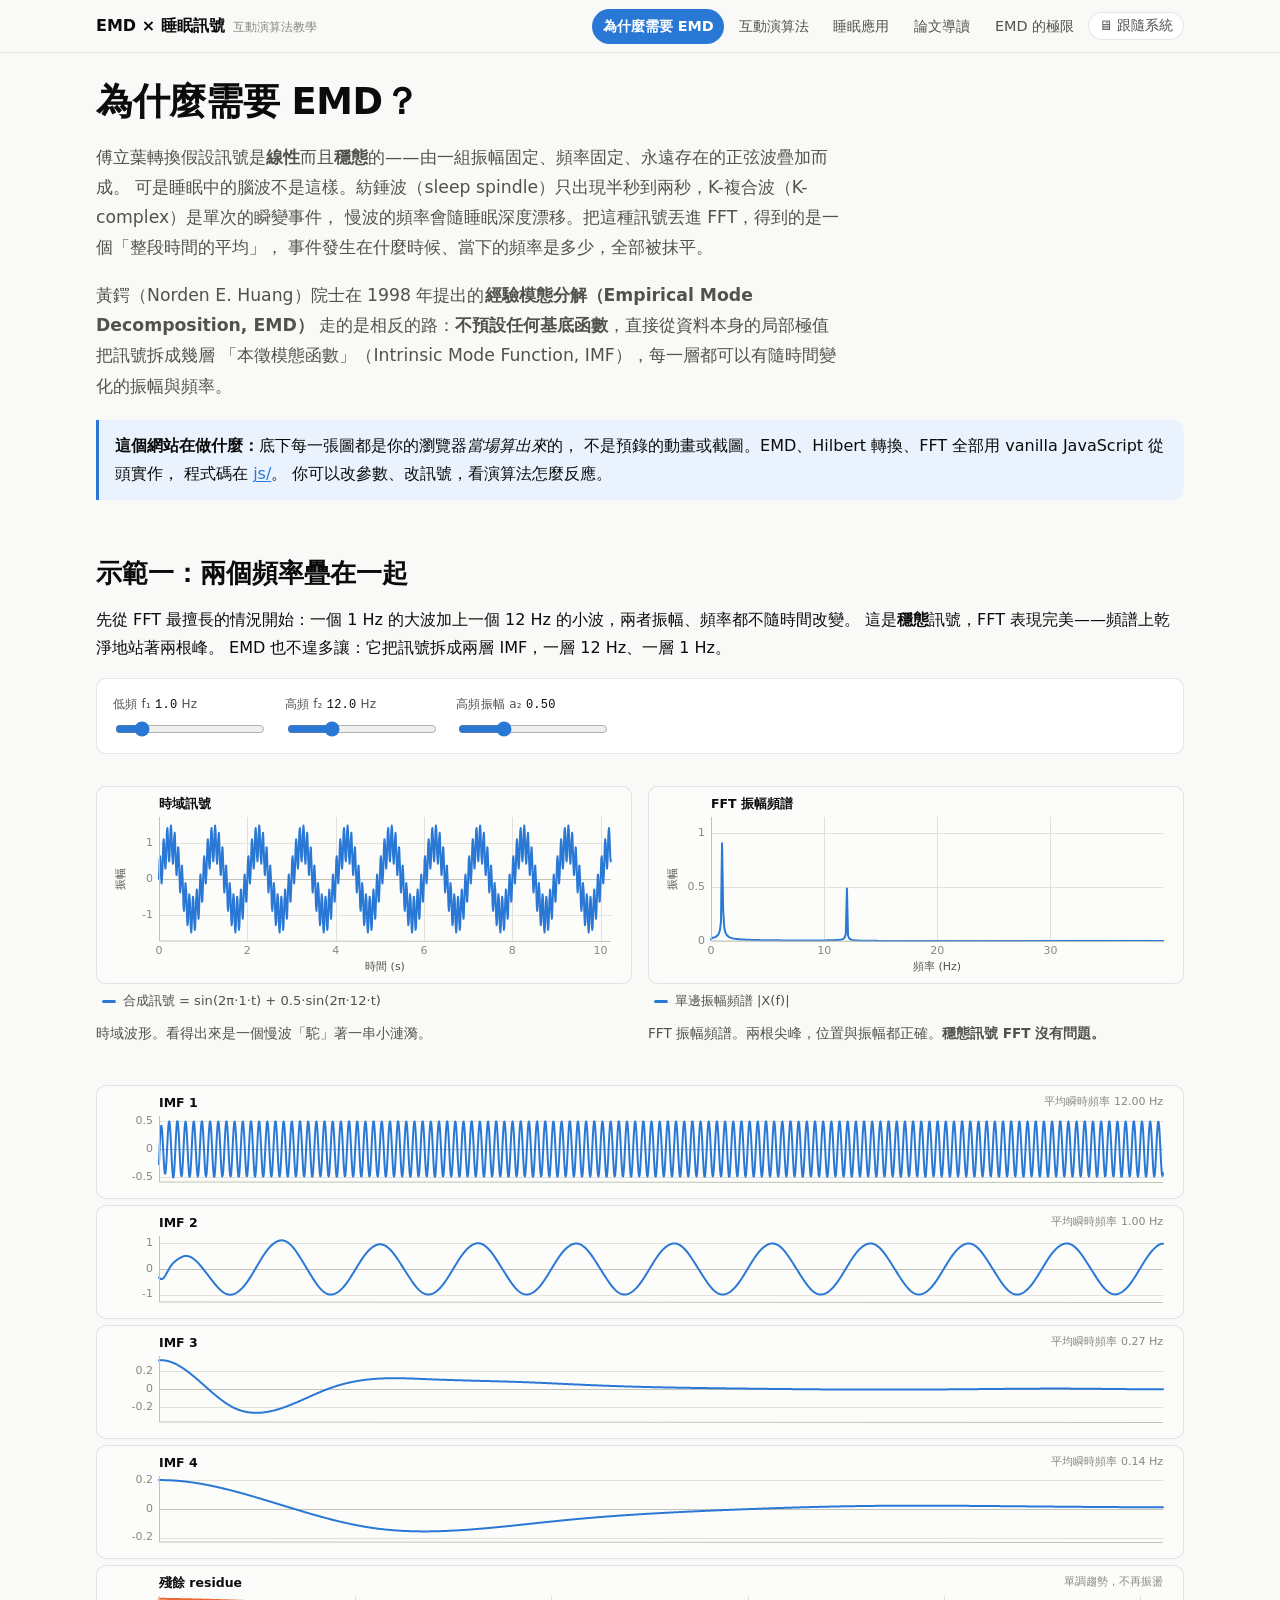
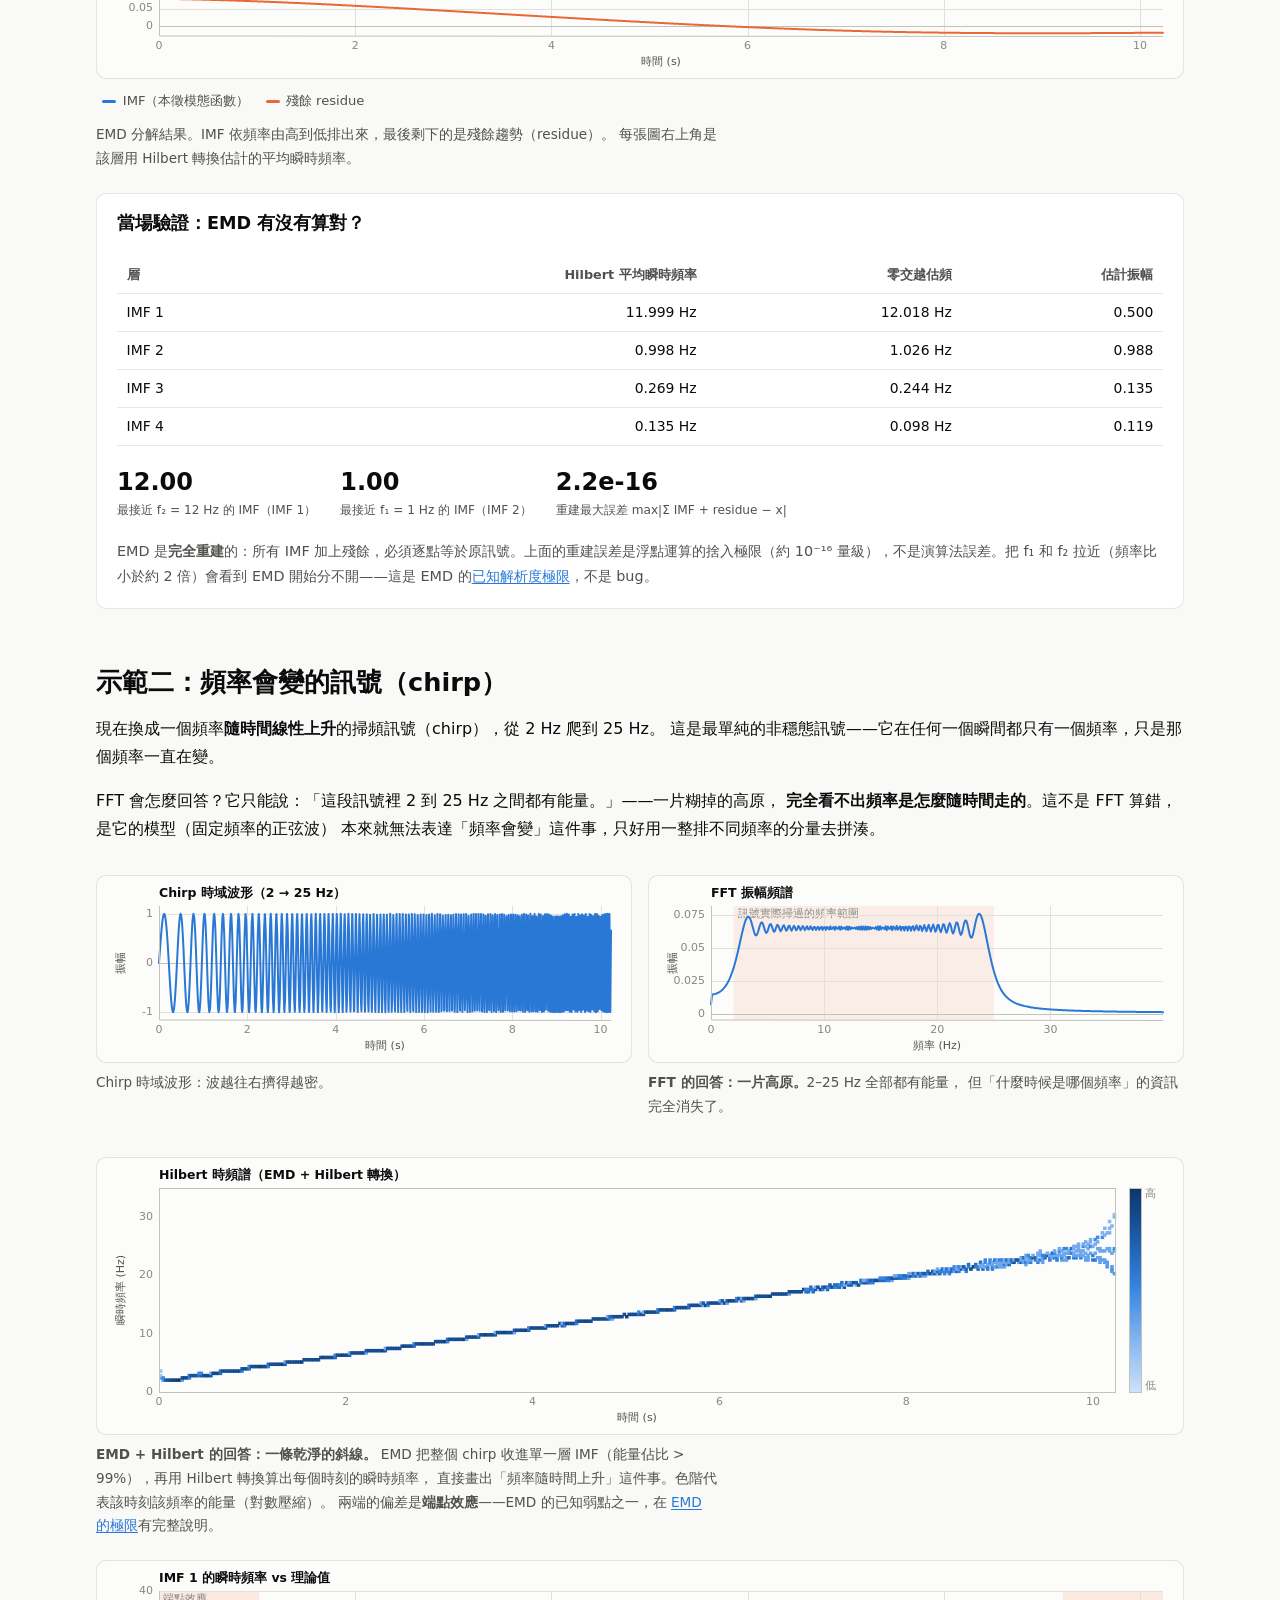
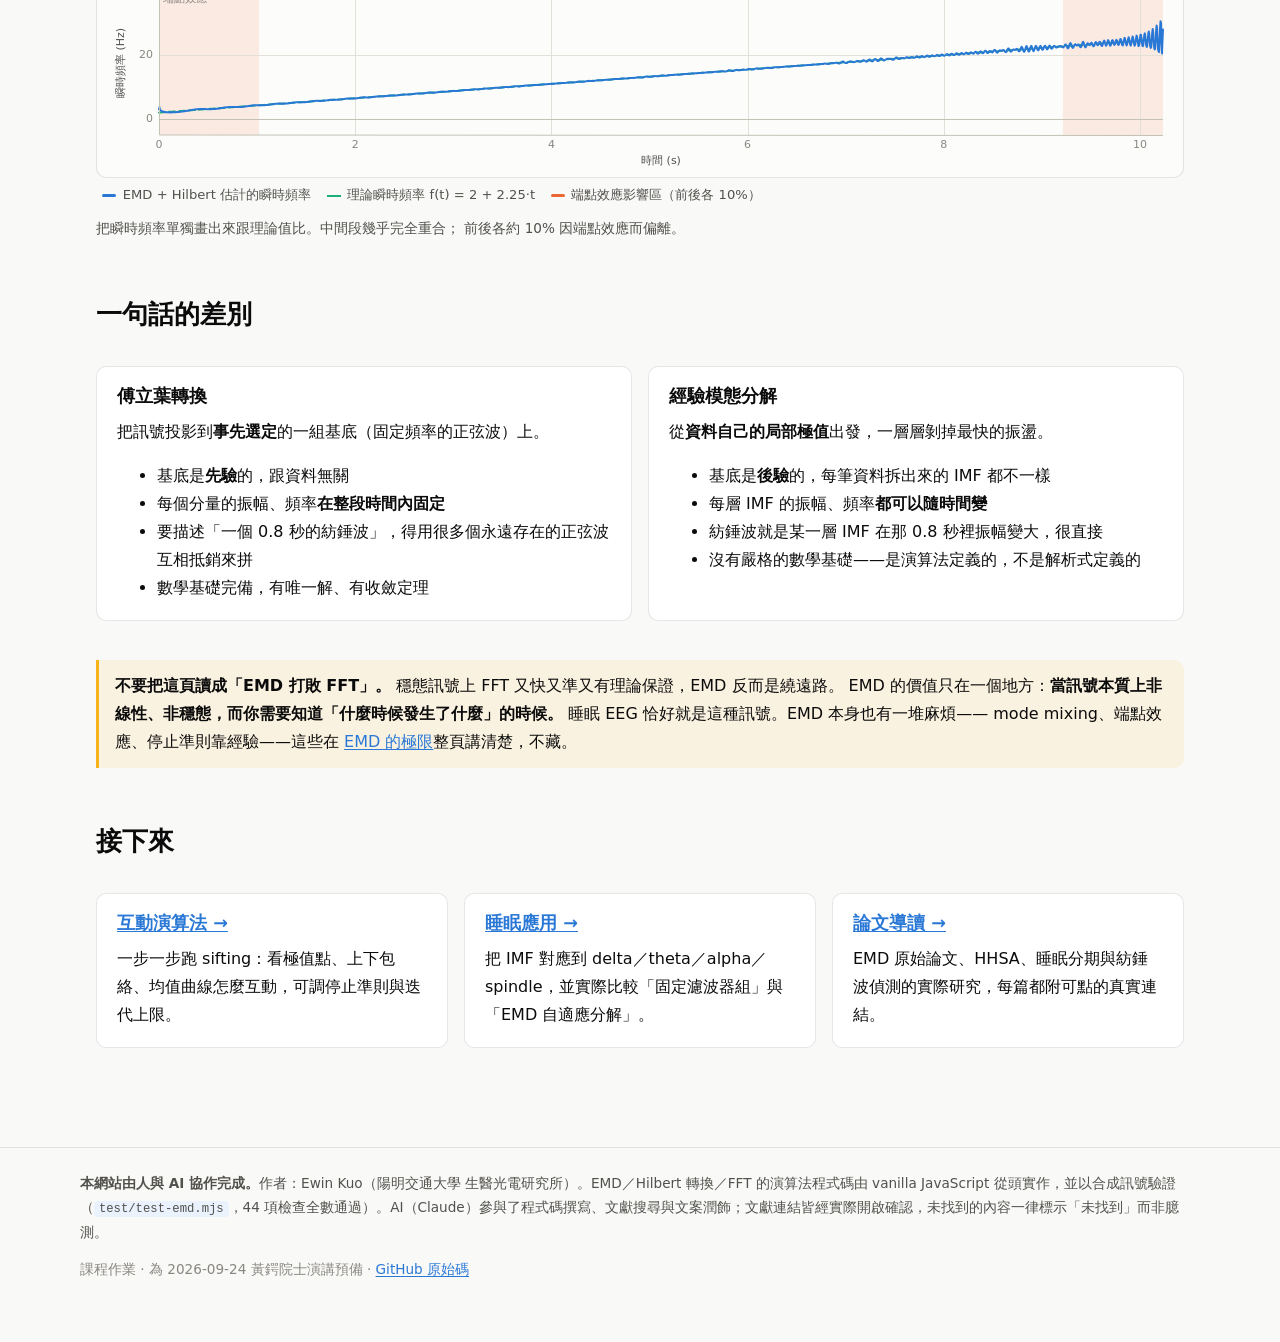
==== index.html @ 82a6330b "EMD 與睡眠訊號分析互動教學網站 純靜態網站（HTML + CSS + vanilla JS，無框架、無 build step）， 為 2026-09-24 黃鍔院士演講預備的課堂作業。  演算法全" ====
<!DOCTYPE html>
<html lang="zh-Hant">
<head>
<meta charset="utf-8">
<meta name="viewport" content="width=device-width, initial-scale=1">
<title>為什麼需要 EMD — EMD × 睡眠訊號互動教學</title>
<meta name="description" content="用可互動的例子說明：為什麼傅立葉轉換分析睡眠 EEG 這種非線性、非穩態訊號會失真，而經驗模態分解（EMD）能自適應地抓到真正的成分。">
<link rel="stylesheet" href="css/style.css">
<script src="js/site.js"></script>
</head>
<body>
<main>

  <h1>為什麼需要 EMD？</h1>
  <p class="lead">
    傅立葉轉換假設訊號是<strong>線性</strong>而且<strong>穩態</strong>的——由一組振幅固定、頻率固定、永遠存在的正弦波疊加而成。
    可是睡眠中的腦波不是這樣。紡錘波（sleep spindle）只出現半秒到兩秒，K-複合波（K-complex）是單次的瞬變事件，
    慢波的頻率會隨睡眠深度漂移。把這種訊號丟進 FFT，得到的是一個「整段時間的平均」，
    事件發生在什麼時候、當下的頻率是多少，全部被抹平。
  </p>
  <p class="lead">
    黃鍔（Norden E. Huang）院士在 1998 年提出的<strong>經驗模態分解（Empirical Mode Decomposition, EMD）</strong>
    走的是相反的路：<strong>不預設任何基底函數</strong>，直接從資料本身的局部極值把訊號拆成幾層
    「本徵模態函數」（Intrinsic Mode Function, IMF），每一層都可以有隨時間變化的振幅與頻率。
  </p>

  <div class="note">
    <p><strong>這個網站在做什麼：</strong>底下每一張圖都是你的瀏覽器<em>當場算出來</em>的，
    不是預錄的動畫或截圖。EMD、Hilbert 轉換、FFT 全部用 vanilla JavaScript 從頭實作，
    程式碼在 <a href="https://github.com/ewinkuo1-sudo/emd-sleep-interactive/tree/main/js">js/</a>。
    你可以改參數、改訊號，看演算法怎麼反應。</p>
  </div>

  <!-- ============================================ 示範 1 -->
  <h2 id="demo1">示範一：兩個頻率疊在一起</h2>
  <p>
    先從 FFT 最擅長的情況開始：一個 1 Hz 的大波加上一個 12 Hz 的小波，兩者振幅、頻率都不隨時間改變。
    這是<strong>穩態</strong>訊號，FFT 表現完美——頻譜上乾淨地站著兩根峰。
    EMD 也不遑多讓：它把訊號拆成兩層 IMF，一層 12 Hz、一層 1 Hz。
  </p>

  <div class="controls" role="group" aria-label="示範一參數">
    <div class="ctrl">
      <label for="d1f1">低頻 f₁ <span class="val" id="d1f1v">1.0</span> Hz</label>
      <input type="range" id="d1f1" min="0.5" max="4" step="0.1" value="1">
    </div>
    <div class="ctrl">
      <label for="d1f2">高頻 f₂ <span class="val" id="d1f2v">12.0</span> Hz</label>
      <input type="range" id="d1f2" min="5" max="30" step="0.5" value="12">
    </div>
    <div class="ctrl">
      <label for="d1a2">高頻振幅 a₂ <span class="val" id="d1a2v">0.50</span></label>
      <input type="range" id="d1a2" min="0.1" max="1.5" step="0.05" value="0.5">
    </div>
  </div>

  <div class="grid-2">
    <figure class="figure">
      <div class="chart-wrap"><canvas id="d1-sig" aria-label="雙頻合成訊號的時域波形"></canvas></div>
      <div class="legend" id="d1-sig-legend"></div>
      <figcaption>時域波形。看得出來是一個慢波「駝」著一串小漣漪。</figcaption>
    </figure>
    <figure class="figure">
      <div class="chart-wrap"><canvas id="d1-fft" aria-label="雙頻合成訊號的 FFT 振幅頻譜"></canvas></div>
      <div class="legend" id="d1-fft-legend"></div>
      <figcaption>FFT 振幅頻譜。兩根尖峰，位置與振幅都正確。<strong>穩態訊號 FFT 沒有問題。</strong></figcaption>
    </figure>
  </div>

  <figure class="figure">
    <div id="d1-imfs"></div>
    <div class="legend" id="d1-imf-legend"></div>
    <figcaption>EMD 分解結果。IMF 依頻率由高到低排出來，最後剩下的是殘餘趨勢（residue）。
      每張圖右上角是該層用 Hilbert 轉換估計的平均瞬時頻率。</figcaption>
  </figure>

  <div class="card" id="d1-verify"></div>

  <!-- ============================================ 示範 2 -->
  <h2 id="demo2">示範二：頻率會變的訊號（chirp）</h2>
  <p>
    現在換成一個頻率<strong>隨時間線性上升</strong>的掃頻訊號（chirp），從 2 Hz 爬到 25 Hz。
    這是最單純的非穩態訊號——它在任何一個瞬間都只有一個頻率，只是那個頻率一直在變。
  </p>
  <p>
    FFT 會怎麼回答？它只能說：「這段訊號裡 2 到 25 Hz 之間都有能量。」——一片糊掉的高原，
    <strong>完全看不出頻率是怎麼隨時間走的</strong>。這不是 FFT 算錯，是它的模型（固定頻率的正弦波）
    本來就無法表達「頻率會變」這件事，只好用一整排不同頻率的分量去拼湊。
  </p>

  <div class="grid-2">
    <figure class="figure">
      <div class="chart-wrap"><canvas id="d2-sig" aria-label="chirp 掃頻訊號的時域波形"></canvas></div>
      <figcaption>Chirp 時域波形：波越往右擠得越密。</figcaption>
    </figure>
    <figure class="figure">
      <div class="chart-wrap"><canvas id="d2-fft" aria-label="chirp 訊號的 FFT 振幅頻譜"></canvas></div>
      <figcaption><strong>FFT 的回答：一片高原。</strong>2–25 Hz 全部都有能量，
        但「什麼時候是哪個頻率」的資訊完全消失了。</figcaption>
    </figure>
  </div>

  <figure class="figure">
    <div class="chart-wrap"><canvas id="d2-hht" aria-label="chirp 訊號的 Hilbert 時頻譜"></canvas></div>
    <figcaption><strong>EMD + Hilbert 的回答：一條乾淨的斜線。</strong>
      EMD 把整個 chirp 收進單一層 IMF（能量佔比 &gt; 99%），再用 Hilbert 轉換算出每個時刻的瞬時頻率，
      直接畫出「頻率隨時間上升」這件事。色階代表該時刻該頻率的能量（對數壓縮）。
      兩端的偏差是<strong>端點效應</strong>——EMD 的已知弱點之一，在
      <a href="limits.html">EMD 的極限</a>有完整說明。</figcaption>
  </figure>

  <figure class="figure">
    <div class="chart-wrap"><canvas id="d2-if" aria-label="chirp 的瞬時頻率曲線與理論值比較"></canvas></div>
    <div class="legend" id="d2-if-legend"></div>
    <figcaption>把瞬時頻率單獨畫出來跟理論值比。中間段幾乎完全重合；
      前後各約 10% 因端點效應而偏離。</figcaption>
  </figure>

  <!-- ============================================ 核心對照 -->
  <h2 id="contrast">一句話的差別</h2>
  <div class="grid-2">
    <div class="card">
      <h3 style="margin-top:0">傅立葉轉換</h3>
      <p>把訊號投影到<strong>事先選定</strong>的一組基底（固定頻率的正弦波）上。</p>
      <ul>
        <li>基底是<strong>先驗</strong>的，跟資料無關</li>
        <li>每個分量的振幅、頻率<strong>在整段時間內固定</strong></li>
        <li>要描述「一個 0.8 秒的紡錘波」，得用很多個永遠存在的正弦波互相抵銷來拼</li>
        <li>數學基礎完備，有唯一解、有收斂定理</li>
      </ul>
    </div>
    <div class="card">
      <h3 style="margin-top:0">經驗模態分解</h3>
      <p>從<strong>資料自己的局部極值</strong>出發，一層層剝掉最快的振盪。</p>
      <ul>
        <li>基底是<strong>後驗</strong>的，每筆資料拆出來的 IMF 都不一樣</li>
        <li>每層 IMF 的振幅、頻率<strong>都可以隨時間變</strong></li>
        <li>紡錘波就是某一層 IMF 在那 0.8 秒裡振幅變大，很直接</li>
        <li>沒有嚴格的數學基礎——是演算法定義的，不是解析式定義的</li>
      </ul>
    </div>
  </div>

  <div class="note warn">
    <p><strong>不要把這頁讀成「EMD 打敗 FFT」。</strong>
    穩態訊號上 FFT 又快又準又有理論保證，EMD 反而是繞遠路。
    EMD 的價值只在一個地方：<strong>當訊號本質上非線性、非穩態，而你需要知道「什麼時候發生了什麼」的時候。</strong>
    睡眠 EEG 恰好就是這種訊號。EMD 本身也有一堆麻煩——
    mode mixing、端點效應、停止準則靠經驗——這些在
    <a href="limits.html">EMD 的極限</a>整頁講清楚，不藏。</p>
  </div>

  <h2>接下來</h2>
  <div class="grid-3">
    <div class="card">
      <h3 style="margin-top:0"><a href="emd.html">互動演算法 →</a></h3>
      <p style="margin:0">一步一步跑 sifting：看極值點、上下包絡、均值曲線怎麼互動，可調停止準則與迭代上限。</p>
    </div>
    <div class="card">
      <h3 style="margin-top:0"><a href="sleep.html">睡眠應用 →</a></h3>
      <p style="margin:0">把 IMF 對應到 delta／theta／alpha／spindle，並實際比較「固定濾波器組」與「EMD 自適應分解」。</p>
    </div>
    <div class="card">
      <h3 style="margin-top:0"><a href="papers.html">論文導讀 →</a></h3>
      <p style="margin:0">EMD 原始論文、HHSA、睡眠分期與紡錘波偵測的實際研究，每篇都附可點的真實連結。</p>
    </div>
  </div>

</main>

<script src="js/dsp.js"></script>
<script src="js/emd.js"></script>
<script src="js/signals.js"></script>
<script src="js/plot.js"></script>
<script src="js/page-home.js"></script>
</body>
</html>
---- css/style.css ----
/* style.css — EMD 與睡眠訊號分析 互動教學網站
 * 配色來自經驗證的類別色盤（藍 / 橘 / 青），三色在明暗兩模式下
 * 都通過色盲可辨識度（all-pairs CVD ΔE ≥ 8）與一般視覺可辨識度（ΔE ≥ 15）檢查。
 * 青色在淺色底下對比 2.74:1（< 3:1），因此圖例與直接標籤一律顯示，色彩不單獨承載意義。
 */

/* ------------------------------------------------------------------ tokens */
:root {
  color-scheme: light;

  --surface-1:      #fcfcfb;   /* 圖表底色 */
  --page:           #f9f9f7;
  --card:           #ffffff;

  --text-primary:   #0b0b0b;
  --text-secondary: #52514e;
  --text-muted:     #898781;

  --grid:           #e1e0d9;
  --axis:           #c3c2b7;
  --border:         rgba(11, 11, 11, 0.10);

  --series-1:       #2a78d6;   /* 訊號 / 主資料 */
  --series-2:       #eb6834;   /* 上包絡、極大點 */
  --series-3:       #1baf7a;   /* 下包絡、極小點 */

  --accent:         #2a78d6;
  --accent-soft:    #eaf2fd;

  --good:           #0ca30c;
  --warning:        #fab219;
  --critical:       #d03b3b;

  /* 連續（sequential）藍色階，用於 Hilbert 時頻圖 */
  --seq-100: #cde2fb; --seq-200: #9ec5f4; --seq-300: #6da7ec; --seq-400: #3987e5;
  --seq-500: #256abf; --seq-600: #184f95; --seq-700: #0d366b;

  --radius: 10px;
  --mono: ui-monospace, SFMono-Regular, "SF Mono", Menlo, Consolas, monospace;
  --sans: system-ui, -apple-system, "Segoe UI", "Noto Sans TC",
          "PingFang TC", "Microsoft JhengHei", sans-serif;
}

@media (prefers-color-scheme: dark) {
  :root:where(:not([data-theme="light"])) {
    color-scheme: dark;
    --surface-1:      #1a1a19;
    --page:           #0d0d0d;
    --card:           #161615;
    --text-primary:   #ffffff;
    --text-secondary: #c3c2b7;
    --text-muted:     #898781;
    --grid:           #2c2c2a;
    --axis:           #383835;
    --border:         rgba(255, 255, 255, 0.10);
    --series-1:       #3987e5;
    --series-2:       #d95926;
    --series-3:       #199e70;
    --accent:         #3987e5;
    --accent-soft:    #16242f;
    --good:           #0ca30c;
    --warning:        #fab219;
    --critical:       #d03b3b;
    --seq-100: #0d366b; --seq-200: #184f95; --seq-300: #256abf; --seq-400: #3987e5;
    --seq-500: #5598e7; --seq-600: #86b6ef; --seq-700: #cde2fb;
  }
}

:root[data-theme="dark"] {
  color-scheme: dark;
  --surface-1:      #1a1a19;
  --page:           #0d0d0d;
  --card:           #161615;
  --text-primary:   #ffffff;
  --text-secondary: #c3c2b7;
  --text-muted:     #898781;
  --grid:           #2c2c2a;
  --axis:           #383835;
  --border:         rgba(255, 255, 255, 0.10);
  --series-1:       #3987e5;
  --series-2:       #d95926;
  --series-3:       #199e70;
  --accent:         #3987e5;
  --accent-soft:    #16242f;
  --seq-100: #0d366b; --seq-200: #184f95; --seq-300: #256abf; --seq-400: #3987e5;
  --seq-500: #5598e7; --seq-600: #86b6ef; --seq-700: #cde2fb;
}

/* ------------------------------------------------------------------ base */
* { box-sizing: border-box; }

html { scroll-behavior: smooth; }

body {
  margin: 0;
  font-family: var(--sans);
  background: var(--page);
  color: var(--text-primary);
  line-height: 1.75;
  font-size: 16px;
  -webkit-text-size-adjust: 100%;
}

a { color: var(--accent); text-decoration-thickness: 1px; text-underline-offset: 2px; }
a:hover { text-decoration-thickness: 2px; }

code, kbd { font-family: var(--mono); font-size: 0.9em; }
code {
  background: var(--accent-soft);
  padding: 0.1em 0.4em;
  border-radius: 4px;
}

h1, h2, h3, h4 { line-height: 1.35; font-weight: 650; }
h1 { font-size: clamp(1.6rem, 4vw, 2.3rem); margin: 0 0 0.4em; letter-spacing: -0.01em; }
h2 { font-size: clamp(1.25rem, 3vw, 1.6rem); margin: 2.2em 0 0.6em; }
h3 { font-size: 1.1rem; margin: 1.8em 0 0.5em; }

p { margin: 0 0 1em; }

/* ------------------------------------------------------------------ nav */
.site-header {
  position: sticky; top: 0; z-index: 50;
  background: color-mix(in srgb, var(--page) 88%, transparent);
  backdrop-filter: blur(10px);
  border-bottom: 1px solid var(--border);
}
.nav {
  max-width: 1120px; margin: 0 auto;
  display: flex; align-items: center; gap: 0.25rem;
  padding: 0.55rem 1rem; flex-wrap: wrap;
}
.nav .brand {
  font-weight: 700; margin-right: auto;
  text-decoration: none; color: var(--text-primary);
  display: flex; align-items: baseline; gap: 0.5rem;
}
.nav .brand small { font-weight: 400; color: var(--text-muted); font-size: 0.75rem; }
.nav a.navlink {
  padding: 0.3rem 0.65rem; border-radius: 999px;
  text-decoration: none; color: var(--text-secondary);
  font-size: 0.9rem; white-space: nowrap;
}
.nav a.navlink:hover { background: var(--accent-soft); color: var(--text-primary); }
.nav a.navlink[aria-current="page"] {
  background: var(--accent); color: #fff; font-weight: 600;
}
.theme-toggle {
  border: 1px solid var(--border); background: var(--card);
  color: var(--text-secondary); border-radius: 999px;
  padding: 0.25rem 0.6rem; cursor: pointer; font-size: 0.85rem;
  font-family: inherit;
}
.theme-toggle:hover { color: var(--text-primary); }

/* ------------------------------------------------------------------ layout */
main { max-width: 1120px; margin: 0 auto; padding: 1.5rem 1rem 5rem; }

.lead {
  font-size: 1.08rem; color: var(--text-secondary);
  max-width: 68ch;
}

.card {
  background: var(--card);
  border: 1px solid var(--border);
  border-radius: var(--radius);
  padding: 1.15rem 1.25rem;
  margin: 1.2rem 0;
}
.card > :first-child { margin-top: 0; }
.card > :last-child { margin-bottom: 0; }

.grid-2 { display: grid; grid-template-columns: 1fr 1fr; gap: 1rem; }
.grid-3 { display: grid; grid-template-columns: repeat(3, 1fr); gap: 1rem; }
@media (max-width: 860px) {
  .grid-2, .grid-3 { grid-template-columns: 1fr; }
}

.note {
  border-left: 3px solid var(--accent);
  background: var(--accent-soft);
  padding: 0.75rem 1rem; border-radius: 0 var(--radius) var(--radius) 0;
  margin: 1.2rem 0;
}
.note.warn { border-left-color: var(--warning); background: color-mix(in srgb, var(--warning) 10%, transparent); }
.note.crit { border-left-color: var(--critical); background: color-mix(in srgb, var(--critical) 10%, transparent); }
.note p:last-child { margin-bottom: 0; }
.note strong { color: var(--text-primary); }

/* ------------------------------------------------------------------ charts */
.figure { margin: 1rem 0 1.4rem; }
.figure figcaption {
  font-size: 0.85rem; color: var(--text-secondary);
  margin-top: 0.5rem; max-width: 72ch;
}
.chart-wrap {
  background: var(--surface-1);
  border: 1px solid var(--border);
  border-radius: var(--radius);
  padding: 0.5rem;
  position: relative;
}
canvas { display: block; width: 100%; touch-action: none; }

.legend {
  display: flex; flex-wrap: wrap; gap: 0.35rem 1rem;
  font-size: 0.82rem; color: var(--text-secondary);
  padding: 0.35rem 0.4rem 0.1rem;
}
.legend .item { display: inline-flex; align-items: center; gap: 0.4rem; }
.legend .swatch {
  width: 14px; height: 3px; border-radius: 2px; flex: none;
  background: currentColor;
}
.legend .swatch.dot { width: 9px; height: 9px; border-radius: 50%; }
.legend .swatch.dash {
  height: 0; border-top: 2px dashed currentColor; border-radius: 0;
}

.tooltip {
  position: absolute; pointer-events: none; z-index: 5;
  background: var(--card); color: var(--text-primary);
  border: 1px solid var(--border); border-radius: 6px;
  padding: 0.3rem 0.55rem; font-size: 0.78rem;
  font-variant-numeric: tabular-nums;
  box-shadow: 0 4px 14px rgba(0,0,0,0.14);
  white-space: nowrap; opacity: 0; transition: opacity .1s;
}
.tooltip.on { opacity: 1; }

/* ------------------------------------------------------------------ controls */
.controls {
  display: flex; flex-wrap: wrap; gap: 0.75rem 1.1rem;
  align-items: flex-end;
  padding: 0.9rem 1rem;
  background: var(--card);
  border: 1px solid var(--border);
  border-radius: var(--radius);
  margin: 1rem 0;
}
.ctrl { display: flex; flex-direction: column; gap: 0.2rem; min-width: 0; }
.ctrl > label {
  font-size: 0.75rem; color: var(--text-secondary);
  letter-spacing: 0.02em;
}
.ctrl .val { font-family: var(--mono); color: var(--text-primary); }
select, input[type="number"] {
  font-family: inherit; font-size: 0.9rem;
  background: var(--surface-1); color: var(--text-primary);
  border: 1px solid var(--border); border-radius: 6px;
  padding: 0.35rem 0.5rem;
}
input[type="range"] { width: 150px; accent-color: var(--accent); }

button.btn {
  font-family: inherit; font-size: 0.9rem; font-weight: 550;
  border-radius: 7px; padding: 0.42rem 0.9rem; cursor: pointer;
  border: 1px solid var(--border);
  background: var(--card); color: var(--text-primary);
}
button.btn:hover { border-color: var(--accent); }
button.btn.primary { background: var(--accent); color: #fff; border-color: transparent; }
button.btn.primary:hover { filter: brightness(1.08); }
button.btn:disabled { opacity: 0.45; cursor: not-allowed; }

.seg { display: inline-flex; border: 1px solid var(--border); border-radius: 7px; overflow: hidden; }
.seg button {
  font-family: inherit; font-size: 0.85rem; border: 0; cursor: pointer;
  background: var(--card); color: var(--text-secondary); padding: 0.35rem 0.7rem;
}
.seg button + button { border-left: 1px solid var(--border); }
.seg button[aria-pressed="true"] { background: var(--accent); color: #fff; font-weight: 600; }

/* ------------------------------------------------------------------ tables */
table.data {
  width: 100%; border-collapse: collapse; font-size: 0.87rem;
  font-variant-numeric: tabular-nums; margin: 0.8rem 0;
}
table.data th, table.data td {
  text-align: left; padding: 0.4rem 0.6rem;
  border-bottom: 1px solid var(--border);
}
table.data th { color: var(--text-secondary); font-weight: 600; font-size: 0.8rem; }
table.data td.num, table.data th.num { text-align: right; }
table.data tbody tr:hover { background: var(--accent-soft); }
.table-scroll { overflow-x: auto; }

/* 狀態標記：永遠附文字，色彩不單獨承載意義 */
.tag {
  display: inline-block; font-size: 0.72rem; font-weight: 600;
  padding: 0.05rem 0.45rem; border-radius: 999px;
  border: 1px solid currentColor; white-space: nowrap;
}
.tag.ok { color: var(--good); }
.tag.warn { color: var(--warning); }
.tag.bad { color: var(--critical); }

/* ------------------------------------------------------------------ misc */
.kv { display: grid; grid-template-columns: max-content 1fr; gap: 0.15rem 0.9rem; font-size: 0.88rem; }
.kv dt { color: var(--text-secondary); }
.kv dd { margin: 0; font-variant-numeric: tabular-nums; }

.stat-row { display: flex; flex-wrap: wrap; gap: 1.5rem; margin: 0.6rem 0 1rem; }
.stat { min-width: 90px; }
.stat .v { font-size: 1.5rem; font-weight: 680; line-height: 1.1; display: block; }
.stat .l { font-size: 0.76rem; color: var(--text-secondary); }

.pill-row { display: flex; flex-wrap: wrap; gap: 0.4rem; margin: 0.5rem 0 1rem; }
.pill {
  font-size: 0.78rem; padding: 0.18rem 0.6rem; border-radius: 999px;
  border: 1px solid var(--border); color: var(--text-secondary);
}

.ref { margin: 0 0 1.4rem; padding-left: 0; list-style: none; }
.ref li { margin-bottom: 1.3rem; }
.ref .title { font-weight: 620; }
.ref .meta { font-size: 0.82rem; color: var(--text-muted); }
.ref .what { font-size: 0.92rem; color: var(--text-secondary); margin-top: 0.25rem; }

footer.site-footer {
  border-top: 1px solid var(--border);
  padding: 1.5rem 1rem 3rem;
  font-size: 0.85rem; color: var(--text-secondary);
}
footer.site-footer .inner { max-width: 1120px; margin: 0 auto; }

.sr-only {
  position: absolute; width: 1px; height: 1px; padding: 0; margin: -1px;
  overflow: hidden; clip: rect(0 0 0 0); white-space: nowrap; border: 0;
}

.math {
  font-family: var(--mono); background: var(--surface-1);
  border: 1px solid var(--border); border-radius: 6px;
  padding: 0.6rem 0.8rem; overflow-x: auto; font-size: 0.88rem;
  margin: 0.8rem 0;
}

ol.steps { padding-left: 1.3rem; }
ol.steps > li { margin-bottom: 0.55rem; }

.toc { font-size: 0.9rem; }
.toc a { display: block; padding: 0.15rem 0; }

@media (prefers-reduced-motion: reduce) {
  html { scroll-behavior: auto; }
  * { animation-duration: 0.01ms !important; transition-duration: 0.01ms !important; }
}
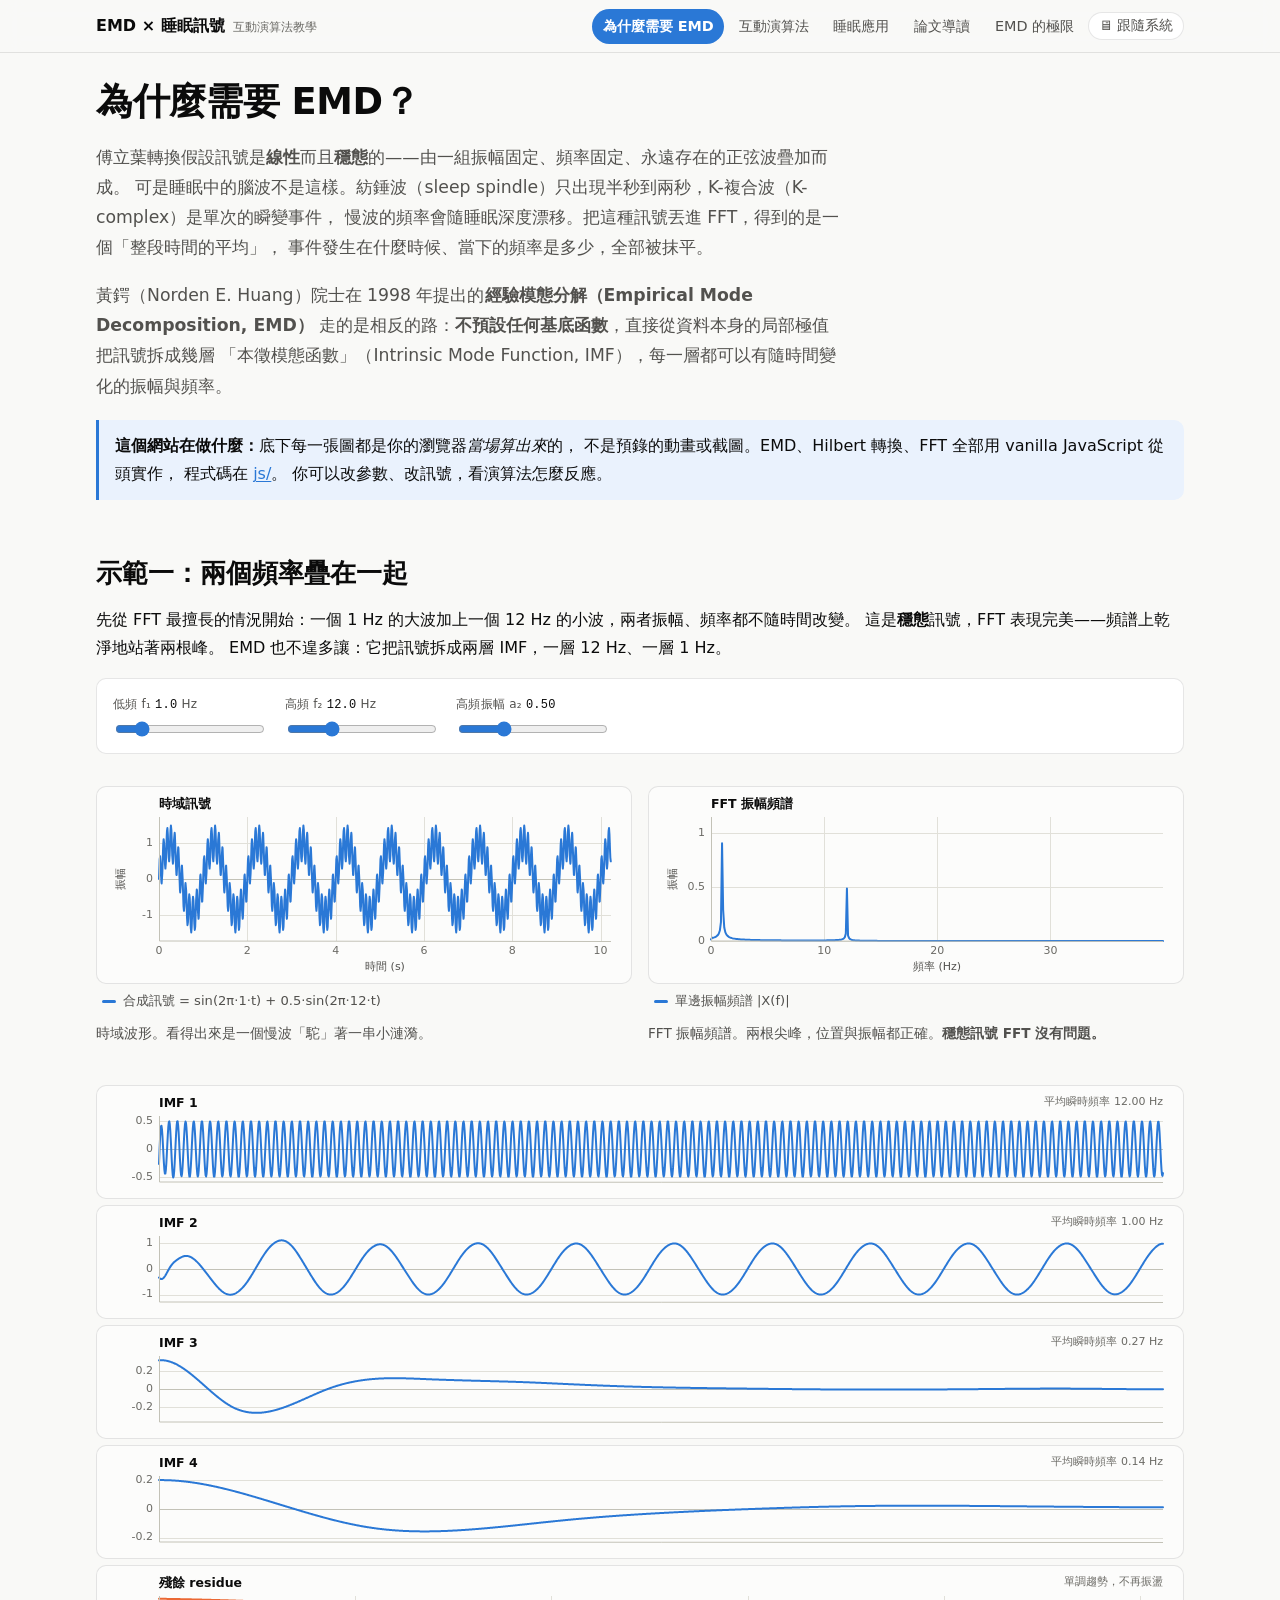
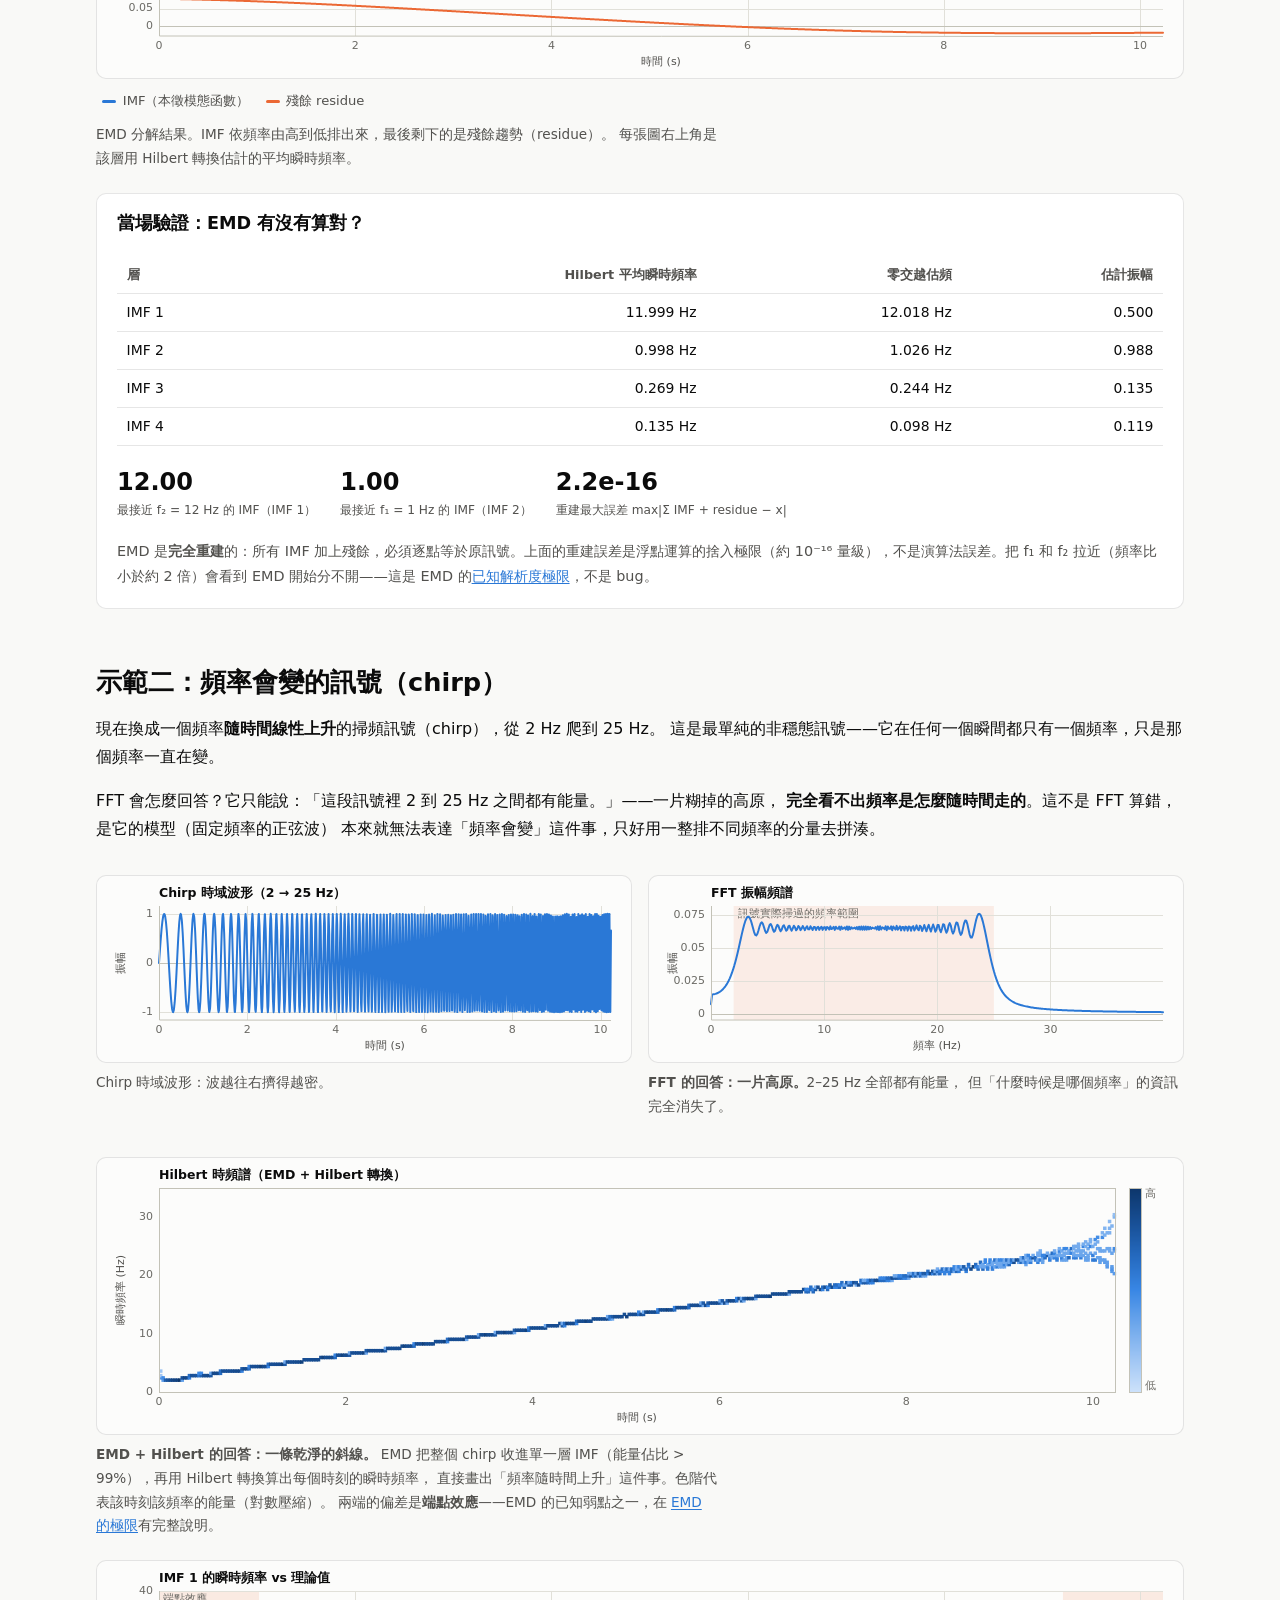
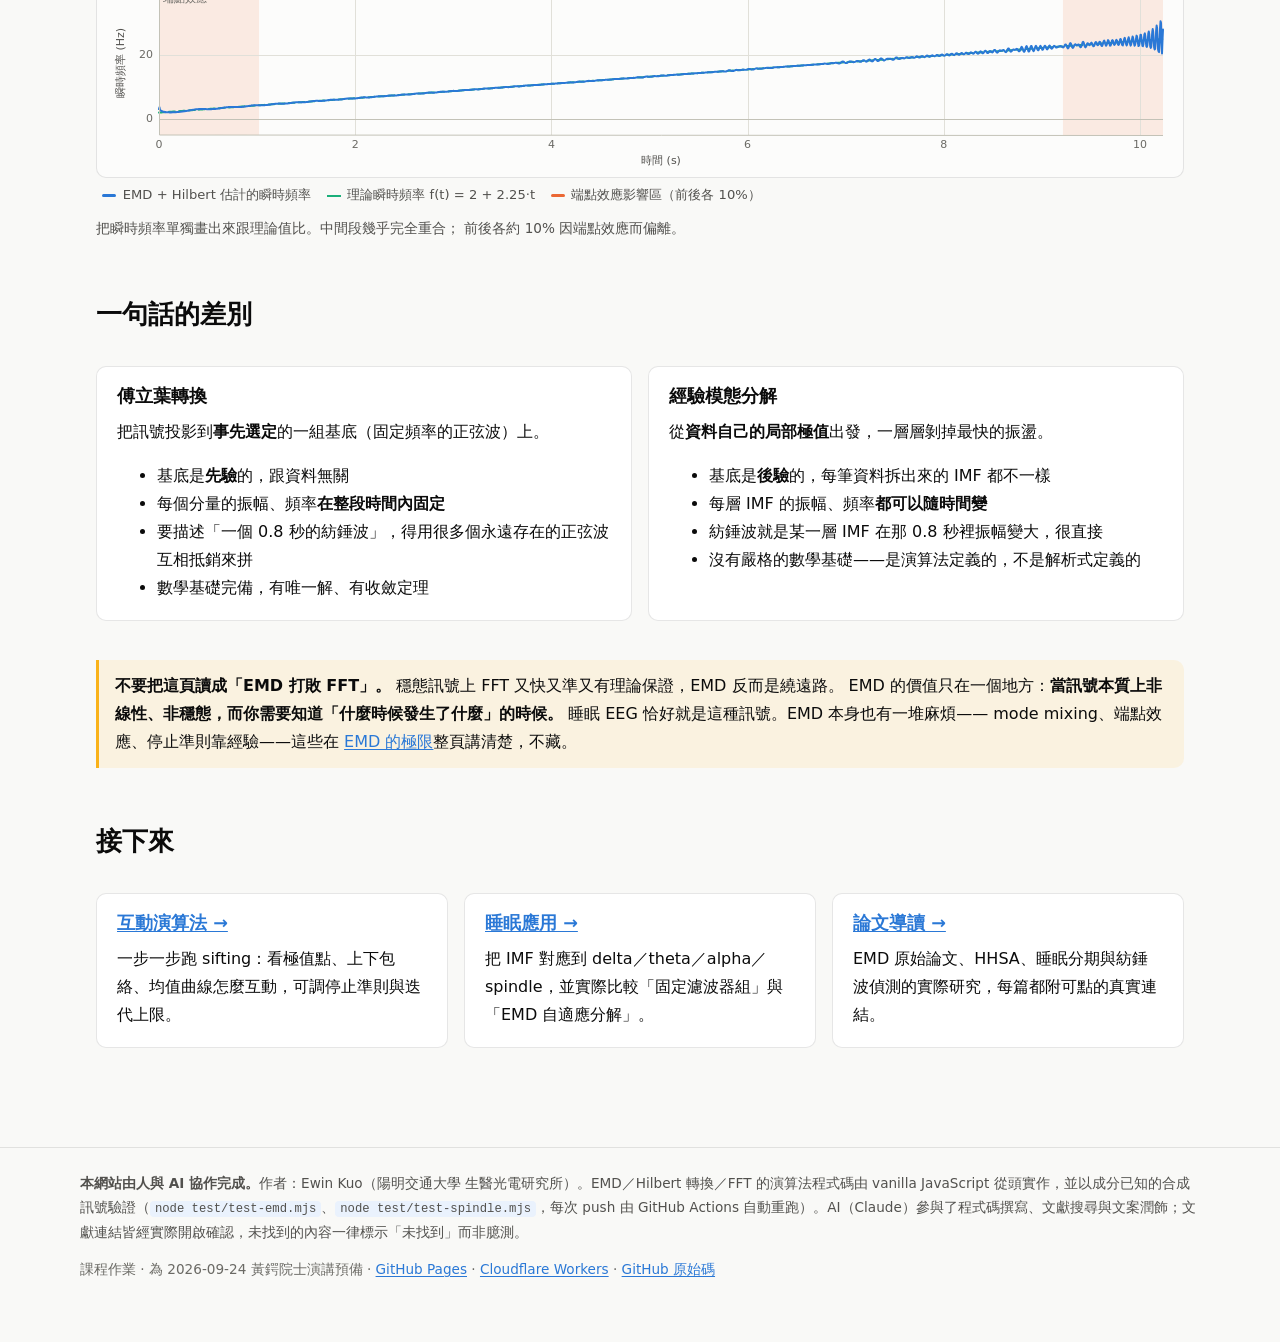
==== commit 13a189eb: "修掉程式碼審查找到的 bug、加 CI、補無障礙 真 bug： - plot.js：圖表登錄表只增不減，拖滑桿會累積數千張離線 canvas；改為登錄時與重繪時都清掉已卸離的 - dsp.js：帶通 " ====
--- a/index.html
+++ b/index.html
@@ -5,10 +5,12 @@
 <meta name="viewport" content="width=device-width, initial-scale=1">
 <title>為什麼需要 EMD — EMD × 睡眠訊號互動教學</title>
 <meta name="description" content="用可互動的例子說明：為什麼傅立葉轉換分析睡眠 EEG 這種非線性、非穩態訊號會失真，而經驗模態分解（EMD）能自適應地抓到真正的成分。">
+<link rel="icon" href="data:image/svg+xml,%3Csvg xmlns='http://www.w3.org/2000/svg' viewBox='0 0 32 32'%3E%3Cpath d='M2 16c4-12 8-12 12 0s8 12 12 0' fill='none' stroke='%232a78d6' stroke-width='4' stroke-linecap='round'/%3E%3C/svg%3E">
 <link rel="stylesheet" href="css/style.css">
 <script src="js/site.js"></script>
 </head>
 <body>
+<noscript><p class="noscript">這個網站的每一張圖都是瀏覽器即時算出來的，需要開啟 JavaScript 才能顯示導覽列、圖表與互動控制。</p></noscript>
 <main>
 
   <h1>為什麼需要 EMD？</h1>
--- a/css/style.css
+++ b/css/style.css
@@ -14,7 +14,7 @@
 
   --text-primary:   #0b0b0b;
   --text-secondary: #52514e;
-  --text-muted:     #898781;
+  --text-muted:     #6b6a65;   /* 白底 4.9:1；原 #898781 只有 3.4:1，用在小字上不夠 */
 
   --grid:           #e1e0d9;
   --axis:           #c3c2b7;
@@ -30,6 +30,10 @@
   --good:           #0ca30c;
   --warning:        #fab219;
   --critical:       #d03b3b;
+  /* 狀態色當「文字」用時要更深才過 AA（4.5:1）；當邊框／底色時維持上面的鮮色 */
+  --good-ink:       #0a7a0a;
+  --warning-ink:    #8a5a00;
+  --critical-ink:   #b32c2c;
 
   /* 連續（sequential）藍色階，用於 Hilbert 時頻圖 */
   --seq-100: #cde2fb; --seq-200: #9ec5f4; --seq-300: #6da7ec; --seq-400: #3987e5;
@@ -61,6 +65,9 @@
     --good:           #0ca30c;
     --warning:        #fab219;
     --critical:       #d03b3b;
+    --good-ink:       #4fc44f;
+    --warning-ink:    #fab219;
+    --critical-ink:   #f07070;
     --seq-100: #0d366b; --seq-200: #184f95; --seq-300: #256abf; --seq-400: #3987e5;
     --seq-500: #5598e7; --seq-600: #86b6ef; --seq-700: #cde2fb;
   }
@@ -82,6 +89,9 @@
   --series-3:       #199e70;
   --accent:         #3987e5;
   --accent-soft:    #16242f;
+  --good-ink:       #4fc44f;
+  --warning-ink:    #fab219;
+  --critical-ink:   #f07070;
   --seq-100: #0d366b; --seq-200: #184f95; --seq-300: #256abf; --seq-400: #3987e5;
   --seq-500: #5598e7; --seq-600: #86b6ef; --seq-700: #cde2fb;
 }
@@ -90,6 +100,24 @@
 * { box-sizing: border-box; }
 
 html { scroll-behavior: smooth; }
+@media (prefers-reduced-motion: reduce) { html { scroll-behavior: auto; } }
+
+/* 頂欄是 sticky，錨點跳轉後標題會被它蓋住；留出頂欄高度 */
+[id] { scroll-margin-top: 4.5rem; }
+
+/* 鍵盤操作時的焦點框：所有可互動元件一致 */
+:focus-visible {
+  outline: 2px solid var(--accent);
+  outline-offset: 2px;
+  border-radius: 4px;
+}
+.seg button:focus-visible { outline-offset: -2px; }
+
+.noscript {
+  margin: 0; padding: 0.8rem 1rem;
+  background: var(--warning); color: #0b0b0b;
+  text-align: center; font-weight: 600;
+}
 
 body {
   margin: 0;
@@ -201,7 +229,9 @@
   padding: 0.5rem;
   position: relative;
 }
-canvas { display: block; width: 100%; touch-action: none; }
+canvas { display: block; width: 100%; }
+/* 只有手繪畫布需要攔截觸控手勢；其他圖表若也設 touch-action:none，手機上手指落在圖上就無法捲動頁面 */
+#drawCv { touch-action: none; }
 
 .legend {
   display: flex; flex-wrap: wrap; gap: 0.35rem 1rem;
@@ -240,10 +270,11 @@
   margin: 1rem 0;
 }
 .ctrl { display: flex; flex-direction: column; gap: 0.2rem; min-width: 0; }
-.ctrl > label {
+.ctrl > label, .ctrl > .label-spacer {
   font-size: 0.75rem; color: var(--text-secondary);
   letter-spacing: 0.02em;
 }
+.ctrl > .label-spacer { display: block; }   /* 佔位用，對齊旁邊有 label 的欄；不是表單標籤 */
 .ctrl .val { font-family: var(--mono); color: var(--text-primary); }
 select, input[type="number"] {
   font-family: inherit; font-size: 0.9rem;
@@ -292,9 +323,9 @@
   padding: 0.05rem 0.45rem; border-radius: 999px;
   border: 1px solid currentColor; white-space: nowrap;
 }
-.tag.ok { color: var(--good); }
-.tag.warn { color: var(--warning); }
-.tag.bad { color: var(--critical); }
+.tag.ok { color: var(--good-ink); }
+.tag.warn { color: var(--warning-ink); }
+.tag.bad { color: var(--critical-ink); }
 
 /* ------------------------------------------------------------------ misc */
 .kv { display: grid; grid-template-columns: max-content 1fr; gap: 0.15rem 0.9rem; font-size: 0.88rem; }
